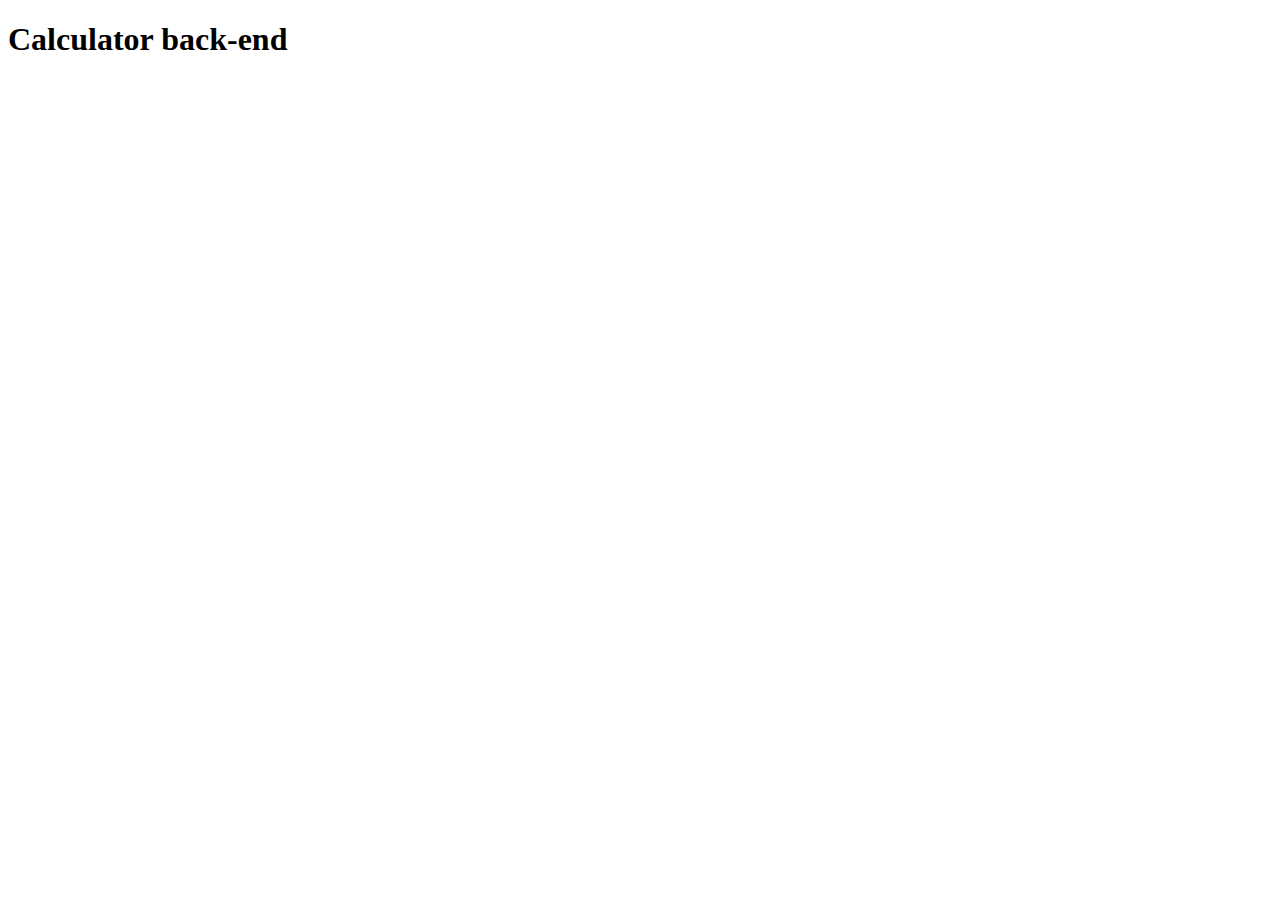
==== HTML/index.html @ 2672ddac "JavaScript Calculator Code" ====
<!DOCTYPE html>
<html lang="en">
<head>
    <meta charset="UTF-8">
    <meta http-equiv="X-UA-Compatible" content="IE=edge">
    <meta name="viewport" content="width=device-width, initial-scale=1.0">
    <title>Calculator Project</title>
</head>
<body>
    <h1>Calculator back-end</h1>
    <script src="../js/scripts.js"></script>
</body>
</html>
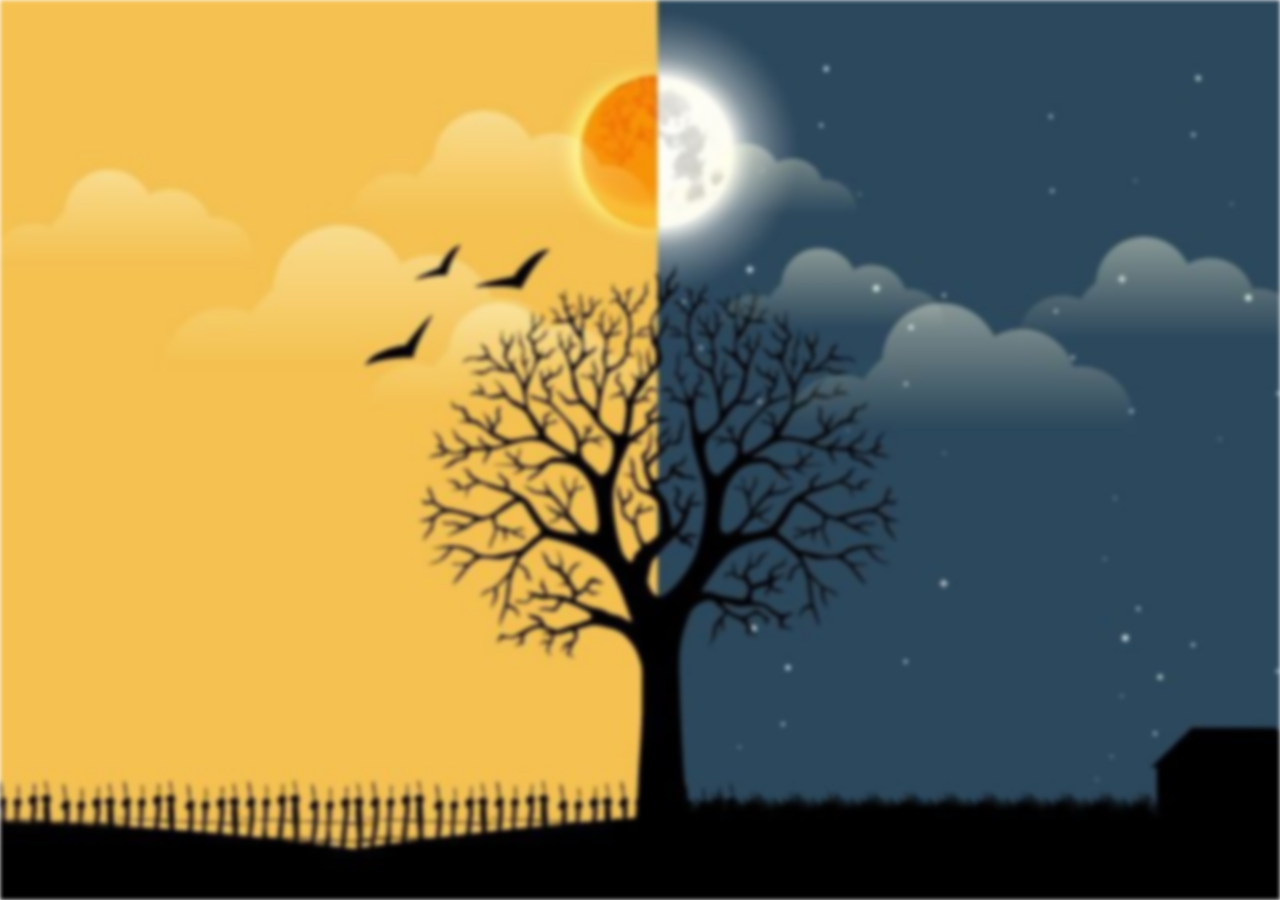
==== commit cd76c929: "Background image set" ====
--- a/HTML/index.html
+++ b/HTML/index.html
@@ -4,10 +4,15 @@
     <meta charset="UTF-8">
     <meta http-equiv="X-UA-Compatible" content="IE=edge">
     <meta name="viewport" content="width=device-width, initial-scale=1.0">
+    <link rel="stylesheet" href="https://cdn.jsdelivr.net/npm/bootstrap@4.3.1/dist/css/bootstrap.min.css"> 
+    <link rel="stylesheet" href="css/style.css">
     <title>Calculator Project</title>
 </head>
 <body>
-    <h1>Calculator back-end</h1>
-    <script src="../js/scripts.js"></script>
+    <!-- background image setting -->
+    <div id="image"></div>
+
+    <!-- Navigation bar setting -->
+    
 </body>
 </html>--- a/HTML/css/style.css
+++ b/HTML/css/style.css
@@ -0,0 +1,7 @@
+#image {
+   background-image: url(/IMAGES/Day\ and\ Night.jpeg);
+   height: 100vh;
+    background-repeat: no-repeat;
+    background-size: cover;
+    filter: blur(2px);
+}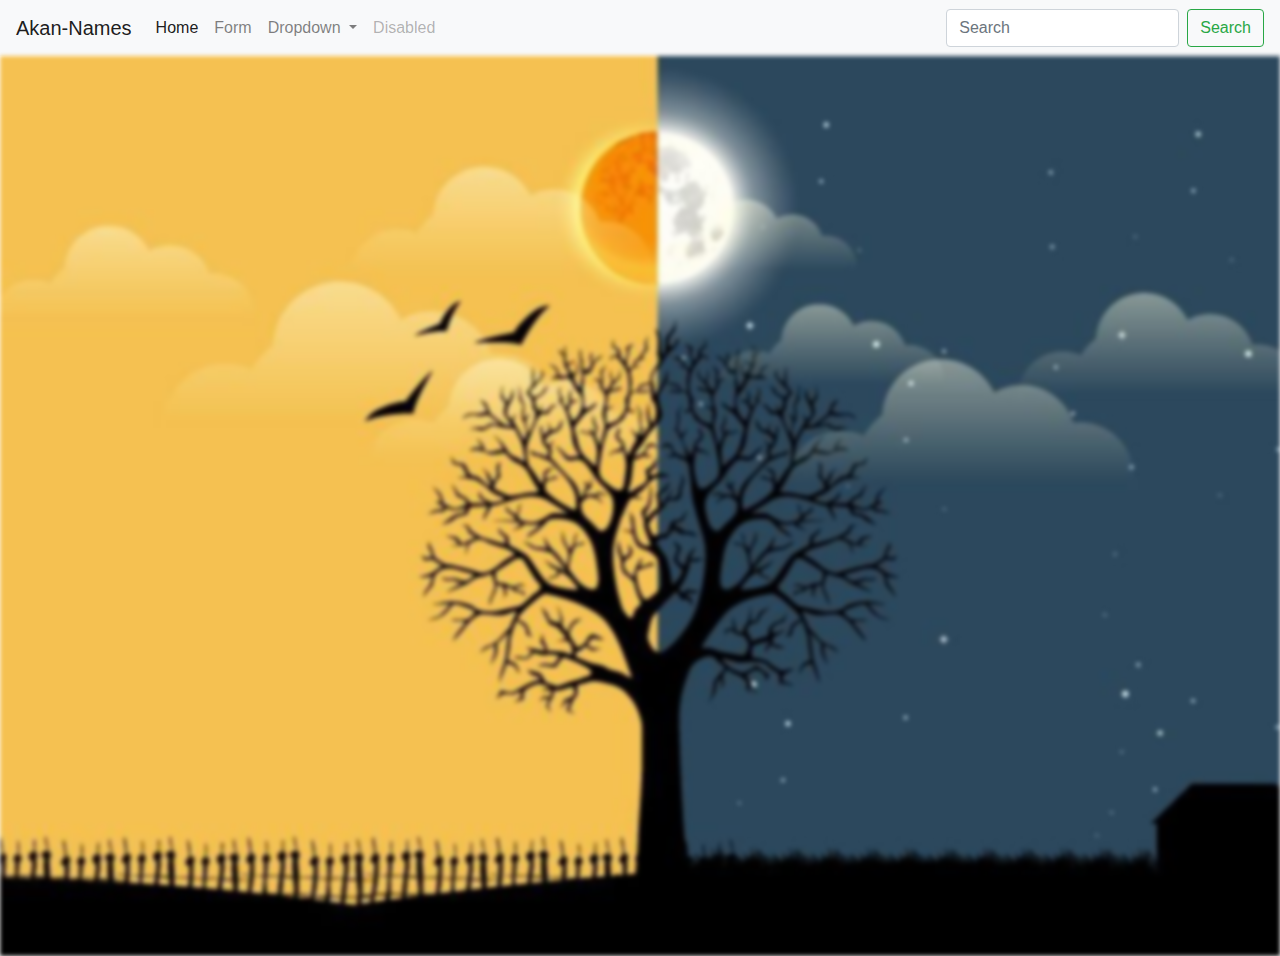
==== commit 9115d945: "NavBar installed" ====
--- a/HTML/index.html
+++ b/HTML/index.html
@@ -9,10 +9,49 @@
     <title>Calculator Project</title>
 </head>
 <body>
+    <!-- Navigation bar setting -->
+     <section-1>
+        <nav class="navbar navbar-expand-lg navbar-light bg-light">
+            <a class="navbar-brand" href="#">Akan-Names</a>
+            <button class="navbar-toggler" type="button" data-toggle="collapse" data-target="#navbarSupportedContent" aria-controls="navbarSupportedContent" aria-expanded="false" aria-label="Toggle navigation">
+              <span class="navbar-toggler-icon"></span>
+            </button>
+          
+            <div class="collapse navbar-collapse" id="navbarSupportedContent">
+              <ul class="navbar-nav mr-auto">
+                <li class="nav-item active">
+                  <a class="nav-link" href="#">Home <span class="sr-only">(current)</span></a>
+                </li>
+                <li class="nav-item">
+                  <a class="nav-link" href="#">Form</a>
+                </li>
+                <li class="nav-item dropdown">
+                  <a class="nav-link dropdown-toggle" href="#" id="navbarDropdown" role="button" data-toggle="dropdown" aria-haspopup="true" aria-expanded="false">
+                    Dropdown
+                  </a>
+                  <div class="dropdown-menu" aria-labelledby="navbarDropdown">
+                    <a class="dropdown-item" href="#">Action</a>
+                    <a class="dropdown-item" href="#">Another action</a>
+                    <div class="dropdown-divider"></div>
+                    <a class="dropdown-item" href="#">Something else here</a>
+                  </div>
+                </li>
+                <li class="nav-item">
+                  <a class="nav-link disabled" href="#" tabindex="-1" aria-disabled="true">Disabled</a>
+                </li>
+              </ul>
+              <form class="form-inline my-2 my-lg-0">
+                <input class="form-control mr-sm-2" type="search" placeholder="Search" aria-label="Search">
+                <button class="btn btn-outline-success my-2 my-sm-0" type="submit">Search</button>
+              </form>
+            </div>
+          </nav>
+    </section-1>
+
     <!-- background image setting -->
-    <div id="image"></div>
 
-    <!-- Navigation bar setting -->
-    
+    <section-2>
+        <div id="image"></div>
+    </section-2>
 </body>
 </html>